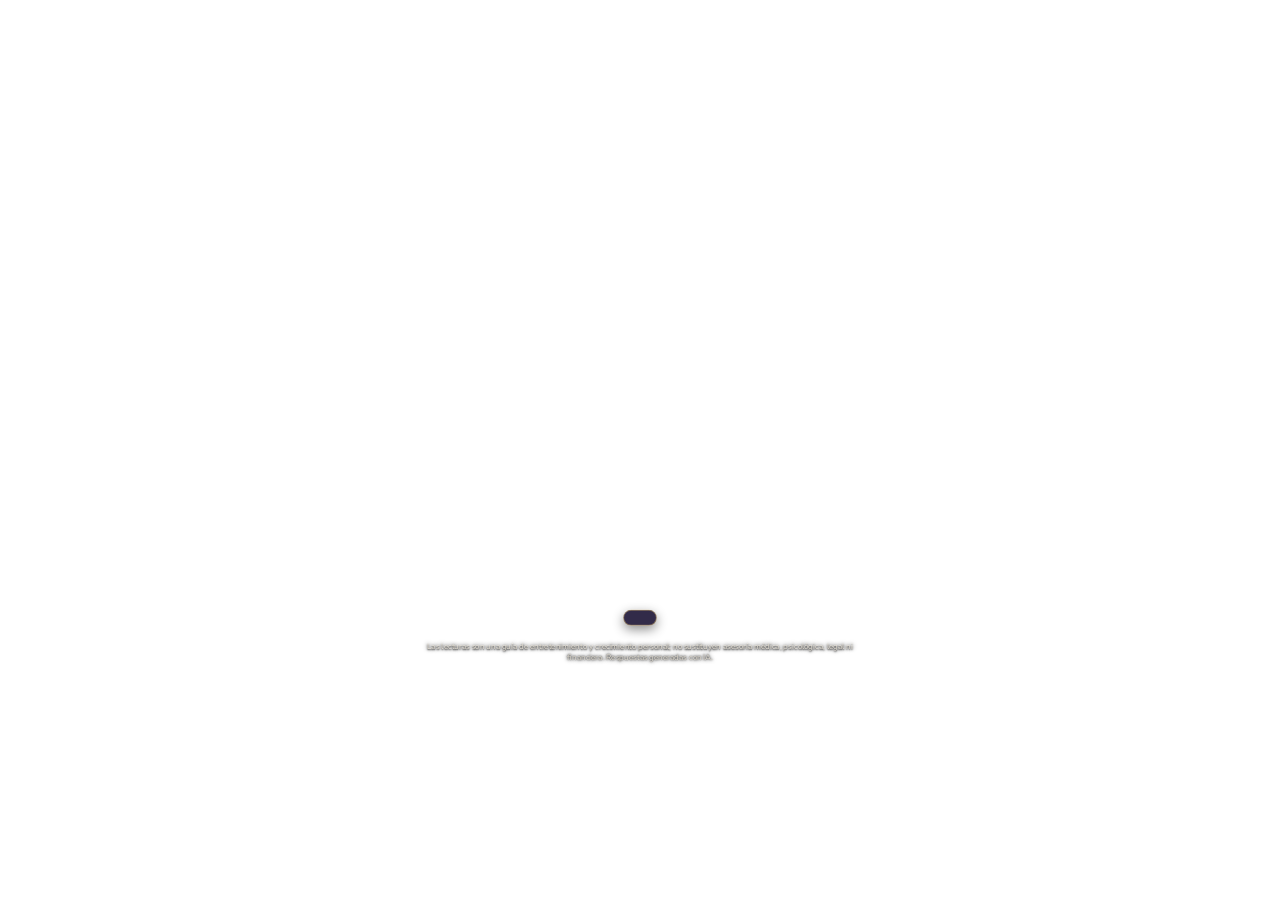
==== overlay/index.html @ 3067aac4 "filtros, plantilla, logica de comentarios y cartas" ====
<!doctype html>
<html lang="es">
<head>
<meta charset="utf-8">
<meta name="viewport" content="width=device-width, initial-scale=1">
<title>Astrolia Live — overlay</title>
<link rel="preconnect" href="https://fonts.googleapis.com">
<link rel="preconnect" href="https://fonts.gstatic.com" crossorigin>
<link rel="stylesheet" href="https://fonts.googleapis.com/css2?family=Cinzel:wght@500;700&family=Nunito+Sans:ital,opsz,wght@0,6..12,400..800;1,6..12,400..600&display=swap">
<link rel="stylesheet" href="overlay.css">
</head>
<body>
<!-- Lienzo fijo de 1080×1920 que se escala a la ventana. Fondo transparente: la escena y el
     avatar van detrás, en LIVE Studio. Parámetros: ?demo=1 (datos de muestra) y ?fondo=1. -->
<main id="lienzo">
  <section id="turnos" class="panel" hidden>
    <h2>Turnos <span id="turnos-total"></span></h2>
    <ol id="turnos-lista"></ol>
    <p id="turnos-mas" hidden></p>
  </section>

  <section id="menu" class="panel" hidden>
    <h2>Lecturas</h2>
    <ul id="menu-lista"></ul>
  </section>

  <section id="boost" class="panel" hidden>
    <h2>⚡ Boost de likes <span id="boost-reloj"></span></h2>
    <p id="boost-regla">Quien más toque la pantalla pasa de primero</p>
    <ol id="boost-top"></ol>
  </section>

  <section id="lectura">
    <div id="cartas"></div>
    <p id="estado"></p>
    <div id="voz" class="panel" hidden>
      <p id="voz-quien"></p>
      <p id="voz-pregunta" hidden></p>
      <p id="voz-texto"></p>
    </div>
  </section>

  <!-- PROVISIONAL: Caro reemplaza este aviso por su texto legal. -->
  <p id="aviso">Las lecturas son una guía de entretenimiento y crecimiento personal; no sustituyen asesoría
    médica, psicológica, legal ni financiera. Respuestas generadas con IA.</p>
</main>
<script src="overlay.js"></script>
</body>
</html>
---- overlay/overlay.css ----
/* PROVISIONAL: colores y tipografías hasta que Caro cierre la identidad visual del live. */
:root {
  --noche: 22 14 48;                /* fondo de los paneles */
  --oro: #ecc878;
  --oro-suave: rgb(236 200 120 / .45);
  --lila: #cdbcff;
  --crema: #f7f0e2;
  --titulos: "Cinzel", "Trajan Pro", Georgia, serif;
  --texto: "Nunito Sans", "Segoe UI", system-ui, sans-serif;

  /* Zona libre de la interfaz de TikTok (arriba: perfil y clasificación; abajo: chat). */
  --arriba: 335px;
  --abajo: 585px;
  --margen: 26px;
  --columna: 296px;
}

* { box-sizing: border-box; margin: 0; padding: 0; }
html, body { height: 100%; overflow: hidden; background: transparent; }
body.fondo { background: radial-gradient(120% 80% at 50% 35%, #4a2f7a 0%, #1b1036 55%, #0b0618 100%); }

#lienzo {
  position: absolute; left: 50%; top: 0;
  width: 1080px; height: 1920px;
  transform-origin: top center;
  transform: translateX(-50%) scale(var(--escala, 1));
  font-family: var(--texto); color: var(--crema);
  font-size: 26px; line-height: 1.25;
}

[hidden] { display: none !important; }
ol, ul { list-style: none; }

.panel {
  background: linear-gradient(160deg, rgb(var(--noche) / .86), rgb(var(--noche) / .72));
  border: 2px solid var(--oro-suave);
  border-radius: 22px;
  box-shadow: 0 10px 30px rgb(0 0 0 / .45), inset 0 0 0 1px rgb(255 255 255 / .05);
}

h2 {
  font: 700 23px/1 var(--titulos); letter-spacing: .14em; text-transform: uppercase;
  color: var(--oro); padding: 16px 18px 12px;
  border-bottom: 1px solid var(--oro-suave);
}
h2 span { color: var(--lila); letter-spacing: 0; }

/* ---------- turnos (izquierda) ---------- */
#turnos { position: absolute; left: var(--margen); top: var(--arriba); width: var(--columna); }
#turnos-lista { padding: 8px 14px 6px; counter-reset: turno; }
#turnos-lista li {
  counter-increment: turno;
  display: grid; grid-template-columns: 34px 1fr; align-items: baseline;
  padding: 7px 0; animation: entra .35s ease-out both;
}
#turnos-lista li::before { content: counter(turno); font: 700 22px var(--titulos); color: var(--oro); }
.turno-nombre { font-weight: 700; white-space: nowrap; overflow: hidden; text-overflow: ellipsis; }
.turno-detalle { grid-column: 2; font-size: 20px; color: var(--lila); white-space: nowrap;
                 overflow: hidden; text-overflow: ellipsis; }
.turno-detalle.falta { color: #ffd9a0; font-style: italic; }
#turnos-mas { padding: 2px 18px 14px 48px; font-size: 21px; color: var(--lila); }

/* ---------- menú (derecha) ---------- */
#menu { position: absolute; right: var(--margen); top: var(--arriba); width: var(--columna); }
#menu-lista { padding: 8px 12px 10px; }
#menu-lista li { display: grid; grid-template-columns: 82px 1fr; gap: 10px; align-items: center; padding: 4px 0; }
.monedas {
  font-weight: 800; font-size: 21px; text-align: center; color: #2a1a05;
  background: linear-gradient(180deg, #ffe7a8, #e0a93c); border-radius: 999px; padding: 5px 0;
}
.monedas.gratis { background: linear-gradient(180deg, #e4d9ff, #a98df0); color: #1c0f3d; }
.menu-nombre { font-weight: 700; font-size: 23px; line-height: 1.15; }

/* ---------- boost de likes (arriba al centro, solo mientras corre la ronda) ---------- */
#boost {
  position: absolute; top: var(--arriba); left: calc(var(--margen) + var(--columna) + 14px);
  right: calc(var(--margen) + var(--columna) + 14px); text-align: center;
  border-color: #ff8fb8; box-shadow: 0 0 28px rgb(255 110 170 / .55), 0 10px 30px rgb(0 0 0 / .45);
  animation: entra .4s ease-out both;
}
#boost h2 { color: #ffd0e2; border-color: rgb(255 143 184 / .45); font-size: 21px; letter-spacing: .08em; }
#boost-reloj { display: block; margin-top: 8px; font: 800 54px/1 var(--texto); color: #fff; letter-spacing: 0; }
#boost-regla { padding: 10px 14px 4px; font-size: 20px; color: var(--lila); text-wrap: balance; }
#boost-top { padding: 4px 16px 12px; counter-reset: puesto; }
#boost-top li { counter-increment: puesto; display: grid; grid-template-columns: 26px 1fr auto; gap: 6px;
                align-items: baseline; padding: 4px 0; font-size: 23px; text-align: left; }
#boost-top li::before { content: counter(puesto); font: 700 20px var(--titulos); color: var(--oro); }
#boost-top li:first-child { font-weight: 800; color: #fff; }
#boost-top .nombre { white-space: nowrap; overflow: hidden; text-overflow: ellipsis; }
#boost-top .likes { color: #ff9ec2; font-weight: 800; white-space: nowrap; }
.turno-detalle.pase { color: #ff9ec2; font-weight: 700; }

/* ---------- lectura (centro, sobre el chat) ---------- */
#lectura {
  position: absolute; left: var(--margen); right: var(--margen); bottom: var(--abajo);
  display: flex; flex-direction: column; align-items: center; gap: 12px;
}

#estado {
  font: 700 25px/1 var(--titulos); letter-spacing: .12em; text-transform: uppercase;
  color: var(--oro); padding: 15px 34px; border-radius: 999px;
  background: rgb(var(--noche) / .88); border: 2px solid var(--oro-suave);
  box-shadow: 0 8px 22px rgb(0 0 0 / .45);
  max-width: 100%; white-space: nowrap; overflow: hidden; text-overflow: ellipsis;
}
#estado.espera::after { content: "…"; animation: late 1.6s ease-in-out infinite; }

#cartas { display: flex; justify-content: center; gap: 14px; width: 100%; perspective: 1400px; }
#cartas:empty { display: none; }
.carta { --ancho: 190px;      /* 1 o 2 cartas caben entre los paneles; desde 3 pasan por debajo */ width: var(--ancho); flex: none; text-align: center;
         animation: voltea .6s cubic-bezier(.2, .8, .2, 1) both; animation-delay: calc(var(--i) * .22s); }
#cartas[data-n="3"] .carta, #cartas[data-n="4"] .carta { --ancho: 155px; }
#cartas[data-n="5"] .carta { --ancho: 150px; }
#cartas[data-n="6"] .carta { --ancho: 140px; }
#cartas[data-n="6"] .carta-posicion { font-size: 16px; padding: 4px 8px; }
.carta-cara {
  width: var(--ancho); aspect-ratio: 3 / 5; border-radius: 12px; overflow: hidden;
  border: 3px solid var(--oro); box-shadow: 0 10px 24px rgb(0 0 0 / .55);
  transition: transform .4s ease, box-shadow .4s ease;
}
.carta-cara img { width: 100%; height: 100%; object-fit: cover; display: block; }
.carta.activa .carta-cara { transform: translateY(-8px) scale(1.03);
                            box-shadow: 0 0 0 3px #fff3cf, 0 0 34px 6px rgb(236 200 120 / .75); }
/* Carta dibujada, cuando falta su imagen en tarot/img/ */
.carta-cara.sin-imagen {
  display: flex; flex-direction: column; align-items: center; justify-content: center; gap: 10%;
  padding: 8%;
  background:
    radial-gradient(circle at 50% 38%, rgb(205 188 255 / .35), transparent 55%),
    linear-gradient(170deg, #3b2670, #170d33);
  box-shadow: 0 10px 24px rgb(0 0 0 / .55), inset 0 0 0 5px #170d33, inset 0 0 0 7px var(--oro-suave);
}
.carta-simbolo { font-size: calc(var(--ancho) * .34); line-height: 1; color: var(--oro); }
.carta-nombre { font: 700 calc(var(--ancho) * .115)/1.15 var(--titulos); letter-spacing: .04em;
                text-transform: uppercase; text-wrap: balance; }
.carta-posicion {
  display: inline-block; margin-top: 10px; padding: 4px 12px; border-radius: 999px;
  font: 700 19px/1.1 var(--titulos); letter-spacing: .1em; text-transform: uppercase;
  color: var(--oro); background: rgb(var(--noche) / .88); white-space: nowrap;
}
.carta-pie { display: block; margin-top: 5px; font-size: calc(var(--ancho) * .115); font-weight: 700;
             line-height: 1.1; text-shadow: 0 1px 4px #000, 0 0 8px #000; text-wrap: balance; }

#voz { width: 100%; padding: 16px 28px 18px; text-align: center; animation: entra .4s ease-out both; }
#voz-quien { font: 700 30px/1.15 var(--titulos); color: var(--oro); letter-spacing: .05em; }
#voz-quien small { font: 600 21px var(--texto); color: var(--lila); letter-spacing: .02em; margin-left: 10px;
                   white-space: nowrap; }
#voz-pregunta { margin-top: 8px; font-size: 24px; font-style: italic; color: var(--lila); }
#voz-texto { margin-top: 14px; font-size: 31px; font-weight: 600; line-height: 1.3; text-wrap: pretty;
             min-height: 2.6em; }
#voz-texto.cambia { animation: entra .3s ease-out both; }

/* ---------- aviso legal ---------- */
#aviso {
  position: absolute; left: 60px; right: 60px; bottom: calc(var(--abajo) - 78px);
  font-size: 17px; line-height: 1.3; text-align: center; color: rgb(247 240 226 / .85);
  text-shadow: 0 1px 4px #000, 0 0 10px #000;
}

@keyframes entra { from { opacity: 0; transform: translateY(14px); } }
@keyframes voltea { from { opacity: 0; transform: translateY(60px) rotateY(90deg); } }
@keyframes late { 50% { opacity: .25; } }
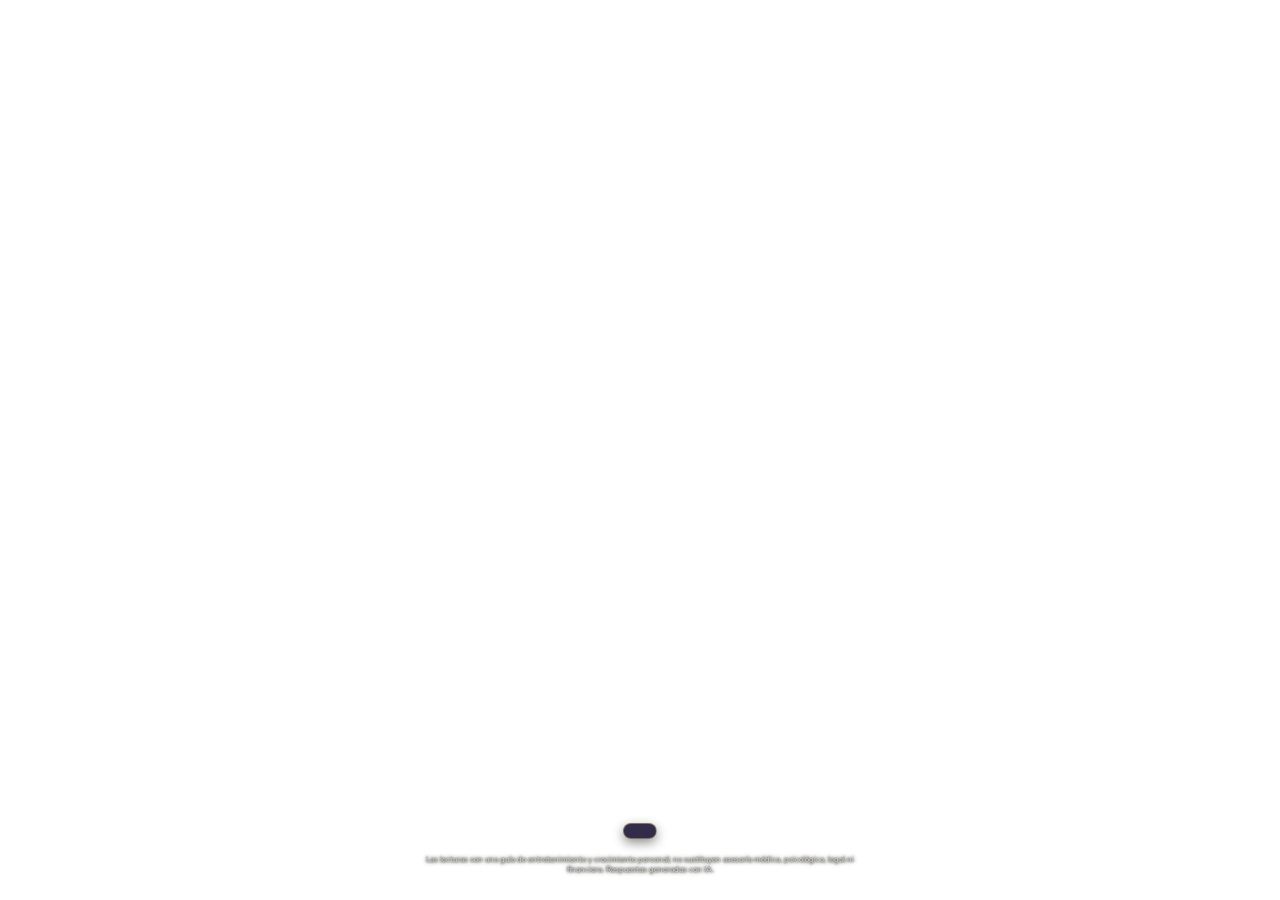
==== commit aed04328: "se adecuaron y agregaron modelos de voz, se inserto el avatar con el overlay, se adecuaron filtros, " ====
--- a/overlay/index.html
+++ b/overlay/index.html
@@ -13,11 +13,21 @@
 <!-- Lienzo fijo de 1080×1920 que se escala a la ventana. Fondo transparente: la escena y el
      avatar van detrás, en LIVE Studio. Parámetros: ?demo=1 (datos de muestra) y ?fondo=1. -->
 <main id="lienzo">
-  <section id="turnos" class="panel" hidden>
-    <h2>Turnos <span id="turnos-total"></span></h2>
-    <ol id="turnos-lista"></ol>
-    <p id="turnos-mas" hidden></p>
-  </section>
+  <!-- Avatar: imagen fija y, encima, los bucles de video que existan en overlay/avatar/
+       (reposo.mp4, hablando.mp4, gato.mp4). Sin archivos, el fondo queda transparente. -->
+  <div id="avatar" hidden><img id="avatar-fija" src="avatar/reposo.jpeg" alt=""></div>
+  <div id="izquierda">
+    <section id="turnos" class="panel" hidden>
+      <h2>Turnos <span id="turnos-total"></span></h2>
+      <ol id="turnos-lista"></ol>
+      <p id="turnos-mas" hidden></p>
+    </section>
+    <!-- Aparece unos segundos cuando alguien que ya usó su pregunta gratis vuelve a preguntar sin regalo -->
+    <section id="cartel" hidden>
+      <p id="cartel-quien"></p>
+      <p>Agotó su pregunta gratis. ¡Envía un regalo para responderte!</p>
+    </section>
+  </div>
 
   <section id="menu" class="panel" hidden>
     <h2>Lecturas</h2>
@@ -40,6 +50,9 @@
     </div>
   </section>
 
+  <!-- Solo aparece si el navegador no deja sonar la voz sin un clic (no pasa en LIVE Studio ni OBS) -->
+  <button id="sonido" type="button" hidden>🔊 Activar sonido</button>
+
   <!-- PROVISIONAL: Caro reemplaza este aviso por su texto legal. -->
   <p id="aviso">Las lecturas son una guía de entretenimiento y crecimiento personal; no sustituyen asesoría
     médica, psicológica, legal ni financiera. Respuestas generadas con IA.</p>
--- a/overlay/overlay.css
+++ b/overlay/overlay.css
@@ -8,9 +8,12 @@
   --titulos: "Cinzel", "Trajan Pro", Georgia, serif;
   --texto: "Nunito Sans", "Segoe UI", system-ui, sans-serif;
 
-  /* Zona libre de la interfaz de TikTok (arriba: perfil y clasificación; abajo: chat). */
+  /* Reparto de la pantalla. El CENTRO es del avatar (cara, torso, manos y gato): nada se dibuja
+     entre las dos columnas, desde --arriba hasta la mesa. Todo lo que se agregue va en la columna
+     izquierda (turnos, cartel), en la derecha (menú, boost) o en la franja de la mesa (cartas y
+     lectura). --arriba deja libre la barra superior de TikTok; --abajo, su barra de escribir. */
   --arriba: 335px;
-  --abajo: 585px;
+  --abajo: 130px;
   --margen: 26px;
   --columna: 296px;
 }
@@ -22,13 +25,23 @@
 #lienzo {
   position: absolute; left: 50%; top: 0;
   width: 1080px; height: 1920px;
-  transform-origin: top center;
-  transform: translateX(-50%) scale(var(--escala, 1));
+  /* zoom (y no transform: scale) para que el texto se dibuje nítido al tamaño final */
+  zoom: var(--escala, 1);
+  transform: translateX(-50%);
   font-family: var(--texto); color: var(--crema);
   font-size: 26px; line-height: 1.25;
 }
 
 [hidden] { display: none !important; }
+
+/* ---------- avatar (al fondo de todo) ---------- */
+#avatar { position: absolute; inset: 0; overflow: hidden; }
+#avatar img, #avatar video {
+  position: absolute; inset: 0; width: 100%; height: 100%;
+  object-fit: cover; object-position: center top;
+}
+#avatar video { opacity: 0; transition: opacity .45s ease; }
+#avatar video.visible { opacity: 1; }
 ol, ul { list-style: none; }
 
 .panel {
@@ -46,7 +59,16 @@
 h2 span { color: var(--lila); letter-spacing: 0; }
 
 /* ---------- turnos (izquierda) ---------- */
-#turnos { position: absolute; left: var(--margen); top: var(--arriba); width: var(--columna); }
+#izquierda { position: absolute; left: var(--margen); top: var(--arriba); width: var(--columna);
+             display: flex; flex-direction: column; gap: 12px; }
+#cartel {
+  padding: 12px 14px; text-align: center; border-radius: 18px;
+  background: linear-gradient(160deg, rgb(92 14 30 / .92), rgb(54 8 22 / .88));
+  border: 2px solid #ff7d8f; box-shadow: 0 0 24px rgb(255 90 110 / .5), 0 10px 26px rgb(0 0 0 / .45);
+  font-size: 21px; line-height: 1.25; color: #ffe1e5; animation: entra .4s ease-out both;
+}
+#cartel-quien { font-weight: 800; font-size: 23px; color: #fff; margin-bottom: 4px; overflow-wrap: anywhere; }
+#cartel-quien::before { content: "⌛ "; }
 #turnos-lista { padding: 8px 14px 6px; counter-reset: turno; }
 #turnos-lista li {
   counter-increment: turno;
@@ -73,11 +95,11 @@
 
 /* ---------- boost de likes (arriba al centro, solo mientras corre la ronda) ---------- */
 #boost {
-  position: absolute; top: var(--arriba); left: calc(var(--margen) + var(--columna) + 14px);
-  right: calc(var(--margen) + var(--columna) + 14px); text-align: center;
+  position: absolute; right: var(--margen); top: var(--arriba); width: var(--columna); text-align: center;
   border-color: #ff8fb8; box-shadow: 0 0 28px rgb(255 110 170 / .55), 0 10px 30px rgb(0 0 0 / .45);
   animation: entra .4s ease-out both;
 }
+#menu.cede { display: none; }      /* el boost ocupa su lugar mientras dura la ronda */
 #boost h2 { color: #ffd0e2; border-color: rgb(255 143 184 / .45); font-size: 21px; letter-spacing: .08em; }
 #boost-reloj { display: block; margin-top: 8px; font: 800 54px/1 var(--texto); color: #fff; letter-spacing: 0; }
 #boost-regla { padding: 10px 14px 4px; font-size: 20px; color: var(--lila); text-wrap: balance; }
@@ -107,21 +129,51 @@
 
 #cartas { display: flex; justify-content: center; gap: 14px; width: 100%; perspective: 1400px; }
 #cartas:empty { display: none; }
-.carta { --ancho: 190px;      /* 1 o 2 cartas caben entre los paneles; desde 3 pasan por debajo */ width: var(--ancho); flex: none; text-align: center;
-         animation: voltea .6s cubic-bezier(.2, .8, .2, 1) both; animation-delay: calc(var(--i) * .22s); }
+.carta { --ancho: 190px;      /* tamaño según cuántas cartas son; pueden tapar al gato, que se vean bien */
+         width: var(--ancho); flex: none; text-align: center; }
 #cartas[data-n="3"] .carta, #cartas[data-n="4"] .carta { --ancho: 155px; }
 #cartas[data-n="5"] .carta { --ancho: 150px; }
 #cartas[data-n="6"] .carta { --ancho: 140px; }
-#cartas[data-n="6"] .carta-posicion { font-size: 16px; padding: 4px 8px; }
+#cartas[data-n="5"] .carta-posicion { font-size: 19px; }
+#cartas[data-n="6"] .carta-posicion { font-size: 17px; letter-spacing: .05em; }
+#cartas[data-n="5"] .carta-pie { font-size: 16px; }
+#cartas[data-n="6"] .carta-pie { font-size: 15px; white-space: nowrap; }      /* en una línea, placas parejas */
+#cartas[data-n="5"] .carta-rotulo, #cartas[data-n="6"] .carta-rotulo { padding: 6px 2px 7px; margin-top: 8px; }
+/* La carta llega boca abajo y se voltea cuando la lectura llega a ella (.revelada).
+   .carta-giro es lo que gira; adentro van el frente y el dorso, espalda con espalda. El rótulo queda
+   fuera del giro para que su texto no se vea borroso. */
+.carta-giro {
+  position: relative; width: var(--ancho); aspect-ratio: 3 / 5;
+  transform-style: preserve-3d; transform: rotateY(180deg);
+  transition: transform .8s cubic-bezier(.3, .7, .2, 1);
+  animation: reparte .5s cubic-bezier(.2, .8, .2, 1) backwards; animation-delay: calc(var(--i) * .18s);
+}
+.carta.revelada .carta-giro { transform: rotateY(0deg); }
+.carta.revelada.activa .carta-giro { transform: translateY(-8px) scale(1.03); }
 .carta-cara {
-  width: var(--ancho); aspect-ratio: 3 / 5; border-radius: 12px; overflow: hidden;
+  position: absolute; inset: 0; border-radius: 12px; overflow: hidden;
+  backface-visibility: hidden; -webkit-backface-visibility: hidden;
   border: 3px solid var(--oro); box-shadow: 0 10px 24px rgb(0 0 0 / .55);
-  transition: transform .4s ease, box-shadow .4s ease;
+  transition: box-shadow .4s ease;
 }
 .carta-cara img { width: 100%; height: 100%; object-fit: cover; display: block; }
-.carta.activa .carta-cara { transform: translateY(-8px) scale(1.03);
-                            box-shadow: 0 0 0 3px #fff3cf, 0 0 34px 6px rgb(236 200 120 / .75); }
-/* Carta dibujada, cuando falta su imagen en tarot/img/ */
+.carta.revelada.activa .carta-cara { box-shadow: 0 0 0 3px #fff3cf, 0 0 34px 6px rgb(236 200 120 / .75); }
+/* Dorso: azul noche con estrella dorada, como las cartas dibujadas en la mesa del avatar */
+.carta-dorso {
+  transform: rotateY(180deg);
+  display: flex; align-items: center; justify-content: center;
+  background:
+    radial-gradient(circle at 50% 50%, rgb(236 200 120 / .22), transparent 46%),
+    repeating-linear-gradient(45deg, rgb(255 255 255 / .035) 0 6px, transparent 6px 12px),
+    linear-gradient(165deg, #2d2752, #15102e);
+  box-shadow: 0 10px 24px rgb(0 0 0 / .55), inset 0 0 0 6px #15102e, inset 0 0 0 8px var(--oro-suave);
+}
+.carta-dorso::before { content: "✦"; font-size: calc(var(--ancho) * .46); line-height: 1; color: var(--oro);
+                       text-shadow: 0 0 18px rgb(236 200 120 / .6); }
+/* Mientras está boca abajo, el rótulo muestra solo la posición; el nombre aparece al voltearla */
+.carta-pie { transition: opacity .5s ease .35s; }
+.carta:not(.revelada) .carta-pie { opacity: 0; }
+/* Carta dibujada, cuando falta su imagen en tarot/img_live/ y en tarot/img/ */
 .carta-cara.sin-imagen {
   display: flex; flex-direction: column; align-items: center; justify-content: center; gap: 10%;
   padding: 8%;
@@ -133,22 +185,36 @@
 .carta-simbolo { font-size: calc(var(--ancho) * .34); line-height: 1; color: var(--oro); }
 .carta-nombre { font: 700 calc(var(--ancho) * .115)/1.15 var(--titulos); letter-spacing: .04em;
                 text-transform: uppercase; text-wrap: balance; }
+/* Rótulo bajo la carta: placa opaca con la posición y el nombre, legible sobre cualquier fondo */
+.carta-rotulo {
+  margin-top: 10px; padding: 8px 6px 9px; border-radius: 12px;
+  background: rgb(var(--noche) / .97); border: 2px solid var(--oro-suave);
+  box-shadow: 0 6px 16px rgb(0 0 0 / .5);
+  animation: entra .35s ease-out backwards; animation-delay: calc(var(--i) * .22s + .3s);
+  transition: border-color .4s ease;
+}
+.carta.activa .carta-rotulo { border-color: var(--oro); }
 .carta-posicion {
-  display: inline-block; margin-top: 10px; padding: 4px 12px; border-radius: 999px;
-  font: 700 19px/1.1 var(--titulos); letter-spacing: .1em; text-transform: uppercase;
-  color: var(--oro); background: rgb(var(--noche) / .88); white-space: nowrap;
-}
-.carta-pie { display: block; margin-top: 5px; font-size: calc(var(--ancho) * .115); font-weight: 700;
-             line-height: 1.1; text-shadow: 0 1px 4px #000, 0 0 8px #000; text-wrap: balance; }
+  display: block; font: 700 22px/1.1 var(--titulos); letter-spacing: .08em; text-transform: uppercase;
+  color: var(--oro); white-space: nowrap;
+}
+.carta-pie { display: block; margin-top: 5px; font-size: calc(var(--ancho) * .125); font-weight: 700;
+             line-height: 1.12; color: #fff; text-wrap: balance; }
 
 #voz { width: 100%; padding: 16px 28px 18px; text-align: center; animation: entra .4s ease-out both; }
 #voz-quien { font: 700 30px/1.15 var(--titulos); color: var(--oro); letter-spacing: .05em; }
 #voz-quien small { font: 600 21px var(--texto); color: var(--lila); letter-spacing: .02em; margin-left: 10px;
                    white-space: nowrap; }
 #voz-pregunta { margin-top: 8px; font-size: 24px; font-style: italic; color: var(--lila); }
-#voz-texto { margin-top: 14px; font-size: 31px; font-weight: 600; line-height: 1.3; text-wrap: pretty;
+#voz-texto { margin-top: 10px; font-size: 29px; font-weight: 600; line-height: 1.3; text-wrap: pretty;
              min-height: 2.6em; }
 #voz-texto.cambia { animation: entra .3s ease-out both; }
+
+#sonido {
+  position: absolute; left: 50%; top: 40px; transform: translateX(-50%);
+  font: 700 30px var(--texto); color: #1c0f3d; background: var(--oro); border: 0; border-radius: 999px;
+  padding: 16px 30px; cursor: pointer; box-shadow: 0 8px 22px rgb(0 0 0 / .5);
+}
 
 /* ---------- aviso legal ---------- */
 #aviso {
@@ -158,5 +224,5 @@
 }
 
 @keyframes entra { from { opacity: 0; transform: translateY(14px); } }
-@keyframes voltea { from { opacity: 0; transform: translateY(60px) rotateY(90deg); } }
+@keyframes reparte { from { opacity: 0; transform: translateY(70px) rotateY(180deg); } }
 @keyframes late { 50% { opacity: .25; } }
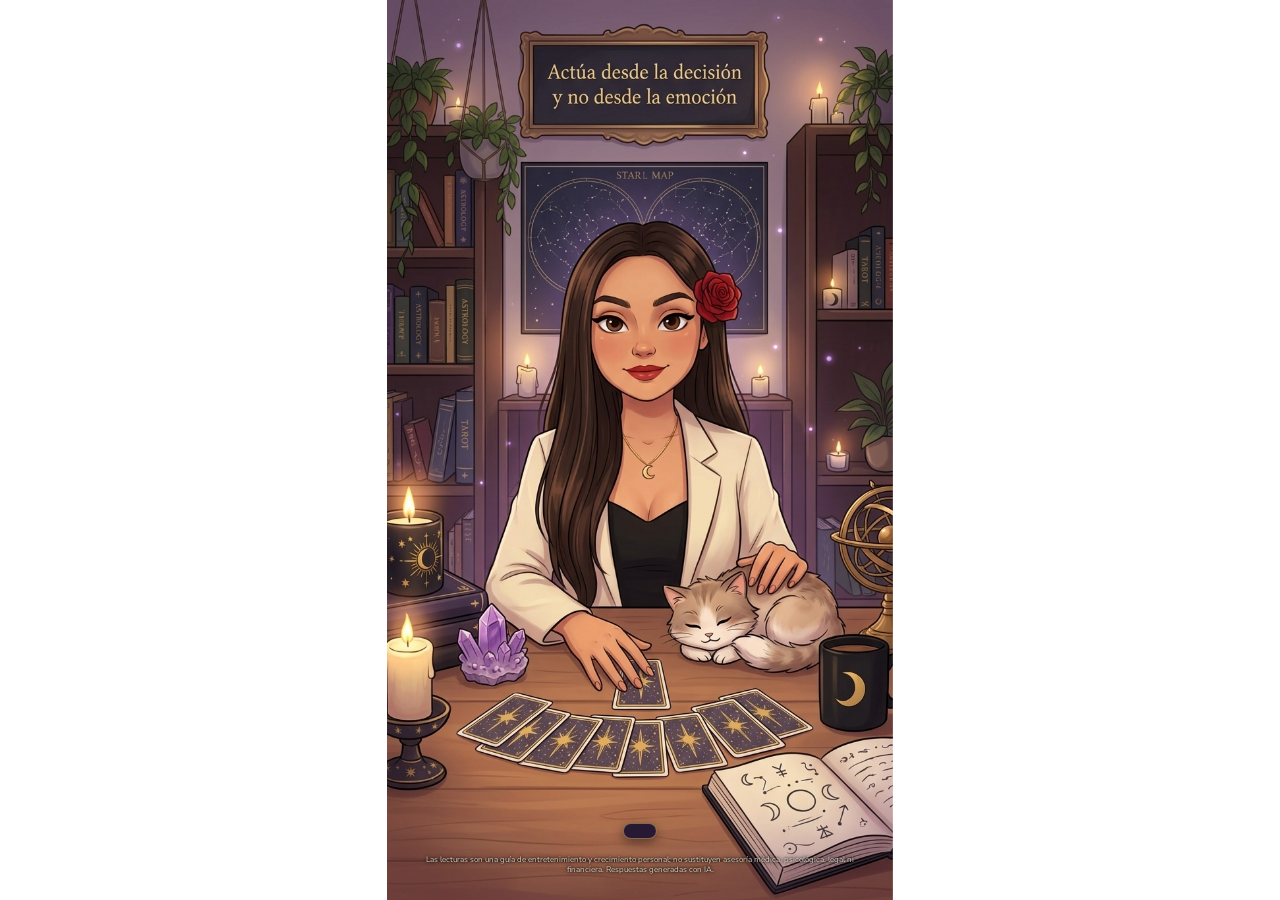
==== commit 4d23ea27: "ajustes de filtro y fechas, modelo de voz, videos IA, secuencia, bucles de frases, reaccion a regalo" ====
--- a/overlay/index.html
+++ b/overlay/index.html
@@ -13,8 +13,8 @@
 <!-- Lienzo fijo de 1080×1920 que se escala a la ventana. Fondo transparente: la escena y el
      avatar van detrás, en LIVE Studio. Parámetros: ?demo=1 (datos de muestra) y ?fondo=1. -->
 <main id="lienzo">
-  <!-- Avatar: imagen fija y, encima, los bucles de video que existan en overlay/avatar/
-       (reposo.mp4, hablando.mp4, gato.mp4). Sin archivos, el fondo queda transparente. -->
+  <!-- Avatar: los videos de videos/ (reposo, hablando, gato, gato_camina, barajar, rosa, rosquilla;
+       el backend los sirve desde resources/videos/). Mientras cargan, o si no hay, queda la imagen fija. -->
   <div id="avatar" hidden><img id="avatar-fija" src="avatar/reposo.jpeg" alt=""></div>
   <div id="izquierda">
     <section id="turnos" class="panel" hidden>
@@ -35,10 +35,13 @@
   </section>
 
   <section id="boost" class="panel" hidden>
-    <h2>⚡ Boost de likes <span id="boost-reloj"></span></h2>
+    <h2>⚡ Boost de tap tap <span id="boost-reloj"></span></h2>
     <p id="boost-regla">Quien más toque la pantalla pasa de primero</p>
     <ol id="boost-top"></ol>
   </section>
+
+  <!-- De quién es el turno: "Barajando para…" y luego "Leyendo a…". Va solo, entre el letrero y la cabeza del avatar -->
+  <p id="rotulo" hidden><span id="rotulo-que"></span><strong id="rotulo-quien"></strong></p>
 
   <section id="lectura">
     <div id="cartas"></div>
--- a/overlay/overlay.css
+++ b/overlay/overlay.css
@@ -40,7 +40,7 @@
   position: absolute; inset: 0; width: 100%; height: 100%;
   object-fit: cover; object-position: center top;
 }
-#avatar video { opacity: 0; transition: opacity .45s ease; }
+#avatar video { opacity: 0; transition: opacity .45s ease; }      /* el reposo va debajo; los demás se funden encima */
 #avatar video.visible { opacity: 1; }
 ol, ul { list-style: none; }
 
@@ -85,13 +85,13 @@
 /* ---------- menú (derecha) ---------- */
 #menu { position: absolute; right: var(--margen); top: var(--arriba); width: var(--columna); }
 #menu-lista { padding: 8px 12px 10px; }
-#menu-lista li { display: grid; grid-template-columns: 82px 1fr; gap: 10px; align-items: center; padding: 4px 0; }
-.monedas {
-  font-weight: 800; font-size: 21px; text-align: center; color: #2a1a05;
-  background: linear-gradient(180deg, #ffe7a8, #e0a93c); border-radius: 999px; padding: 5px 0;
-}
-.monedas.gratis { background: linear-gradient(180deg, #e4d9ff, #a98df0); color: #1c0f3d; }
-.menu-nombre { font-weight: 700; font-size: 23px; line-height: 1.15; }
+#menu-lista li { display: grid; justify-items: start; gap: 3px; padding: 6px 0; }
+.regalo {
+  font-weight: 800; font-size: 21px; color: #2a1a05; white-space: nowrap;
+  background: linear-gradient(180deg, #ffe7a8, #e0a93c); border-radius: 999px; padding: 3px 14px;
+}
+.regalo.gratis { background: linear-gradient(180deg, #e4d9ff, #a98df0); color: #1c0f3d; }
+.menu-nombre { font-weight: 700; font-size: 22px; line-height: 1.15; padding-left: 4px; }
 
 /* ---------- boost de likes (arriba al centro, solo mientras corre la ronda) ---------- */
 #boost {
@@ -112,6 +112,20 @@
 #boost-top .likes { color: #ff9ec2; font-weight: 800; white-space: nowrap; }
 .turno-detalle.pase { color: #ff9ec2; font-weight: 700; }
 
+/* ---------- de quién es el turno (solo, entre el letrero y la cabeza del avatar) ---------- */
+#rotulo {
+  position: absolute; left: 50%; top: 338px; transform: translateX(-50%);
+  width: max-content; max-width: 420px;      /* el hueco entre la columna de turnos y la de lecturas */
+  display: grid; justify-items: center; gap: 4px; padding: 10px 26px 12px; text-align: center;
+  background: rgb(var(--noche) / .9); border: 2px solid var(--oro); border-radius: 22px;
+  box-shadow: 0 0 26px rgb(236 200 120 / .4), 0 8px 22px rgb(0 0 0 / .5);
+  animation: entra .4s ease-out both;
+}
+#rotulo-que { font: 700 20px/1 var(--titulos); letter-spacing: .16em; text-transform: uppercase; color: var(--lila); }
+#rotulo.barajando #rotulo-que::after { content: "…"; animation: late 1.6s ease-in-out infinite; }
+#rotulo-quien { font: 800 31px/1.15 var(--texto); color: #fff; max-width: 100%;
+                white-space: nowrap; overflow: hidden; text-overflow: ellipsis; }
+
 /* ---------- lectura (centro, sobre el chat) ---------- */
 #lectura {
   position: absolute; left: var(--margen); right: var(--margen); bottom: var(--abajo);
@@ -127,7 +141,7 @@
 }
 #estado.espera::after { content: "…"; animation: late 1.6s ease-in-out infinite; }
 
-#cartas { display: flex; justify-content: center; gap: 14px; width: 100%; perspective: 1400px; }
+#cartas { display: flex; justify-content: center; gap: 14px; width: 100%; }
 #cartas:empty { display: none; }
 .carta { --ancho: 190px;      /* tamaño según cuántas cartas son; pueden tapar al gato, que se vean bien */
          width: var(--ancho); flex: none; text-align: center; }
@@ -140,19 +154,18 @@
 #cartas[data-n="6"] .carta-pie { font-size: 15px; white-space: nowrap; }      /* en una línea, placas parejas */
 #cartas[data-n="5"] .carta-rotulo, #cartas[data-n="6"] .carta-rotulo { padding: 6px 2px 7px; margin-top: 8px; }
 /* La carta llega boca abajo y se voltea cuando la lectura llega a ella (.revelada).
-   .carta-giro es lo que gira; adentro van el frente y el dorso, espalda con espalda. El rótulo queda
-   fuera del giro para que su texto no se vea borroso. */
+   El volteo es plano: la carta se estrecha, a la mitad se quita el dorso y vuelve a abrirse. No se usa
+   giro en 3D ni "backface-visibility": en una prueba una carta quedó invisible y no se logró repetir. Así,
+   pase lo que pase con la animación, el frente siempre está debajo y termina a la vista. */
+.carta { animation: reparte .5s cubic-bezier(.2, .8, .2, 1) backwards; animation-delay: calc(var(--i) * .18s); }
 .carta-giro {
   position: relative; width: var(--ancho); aspect-ratio: 3 / 5;
-  transform-style: preserve-3d; transform: rotateY(180deg);
-  transition: transform .8s cubic-bezier(.3, .7, .2, 1);
-  animation: reparte .5s cubic-bezier(.2, .8, .2, 1) backwards; animation-delay: calc(var(--i) * .18s);
-}
-.carta.revelada .carta-giro { transform: rotateY(0deg); }
+  transition: transform .4s ease;
+}
+.carta.revelada .carta-giro { animation: voltea .7s ease-in-out; }
 .carta.revelada.activa .carta-giro { transform: translateY(-8px) scale(1.03); }
 .carta-cara {
   position: absolute; inset: 0; border-radius: 12px; overflow: hidden;
-  backface-visibility: hidden; -webkit-backface-visibility: hidden;
   border: 3px solid var(--oro); box-shadow: 0 10px 24px rgb(0 0 0 / .55);
   transition: box-shadow .4s ease;
 }
@@ -160,7 +173,7 @@
 .carta.revelada.activa .carta-cara { box-shadow: 0 0 0 3px #fff3cf, 0 0 34px 6px rgb(236 200 120 / .75); }
 /* Dorso: azul noche con estrella dorada, como las cartas dibujadas en la mesa del avatar */
 .carta-dorso {
-  transform: rotateY(180deg);
+  opacity: 1; transition: opacity 0s linear .35s;      /* desaparece justo a la mitad del volteo */
   display: flex; align-items: center; justify-content: center;
   background:
     radial-gradient(circle at 50% 50%, rgb(236 200 120 / .22), transparent 46%),
@@ -168,6 +181,7 @@
     linear-gradient(165deg, #2d2752, #15102e);
   box-shadow: 0 10px 24px rgb(0 0 0 / .55), inset 0 0 0 6px #15102e, inset 0 0 0 8px var(--oro-suave);
 }
+.carta.revelada .carta-dorso { opacity: 0; }
 .carta-dorso::before { content: "✦"; font-size: calc(var(--ancho) * .46); line-height: 1; color: var(--oro);
                        text-shadow: 0 0 18px rgb(236 200 120 / .6); }
 /* Mientras está boca abajo, el rótulo muestra solo la posición; el nombre aparece al voltearla */
@@ -224,5 +238,6 @@
 }
 
 @keyframes entra { from { opacity: 0; transform: translateY(14px); } }
-@keyframes reparte { from { opacity: 0; transform: translateY(70px) rotateY(180deg); } }
+@keyframes reparte { from { opacity: 0; transform: translateY(70px); } }
+@keyframes voltea { 50% { transform: scaleX(.03); } }
 @keyframes late { 50% { opacity: .25; } }
